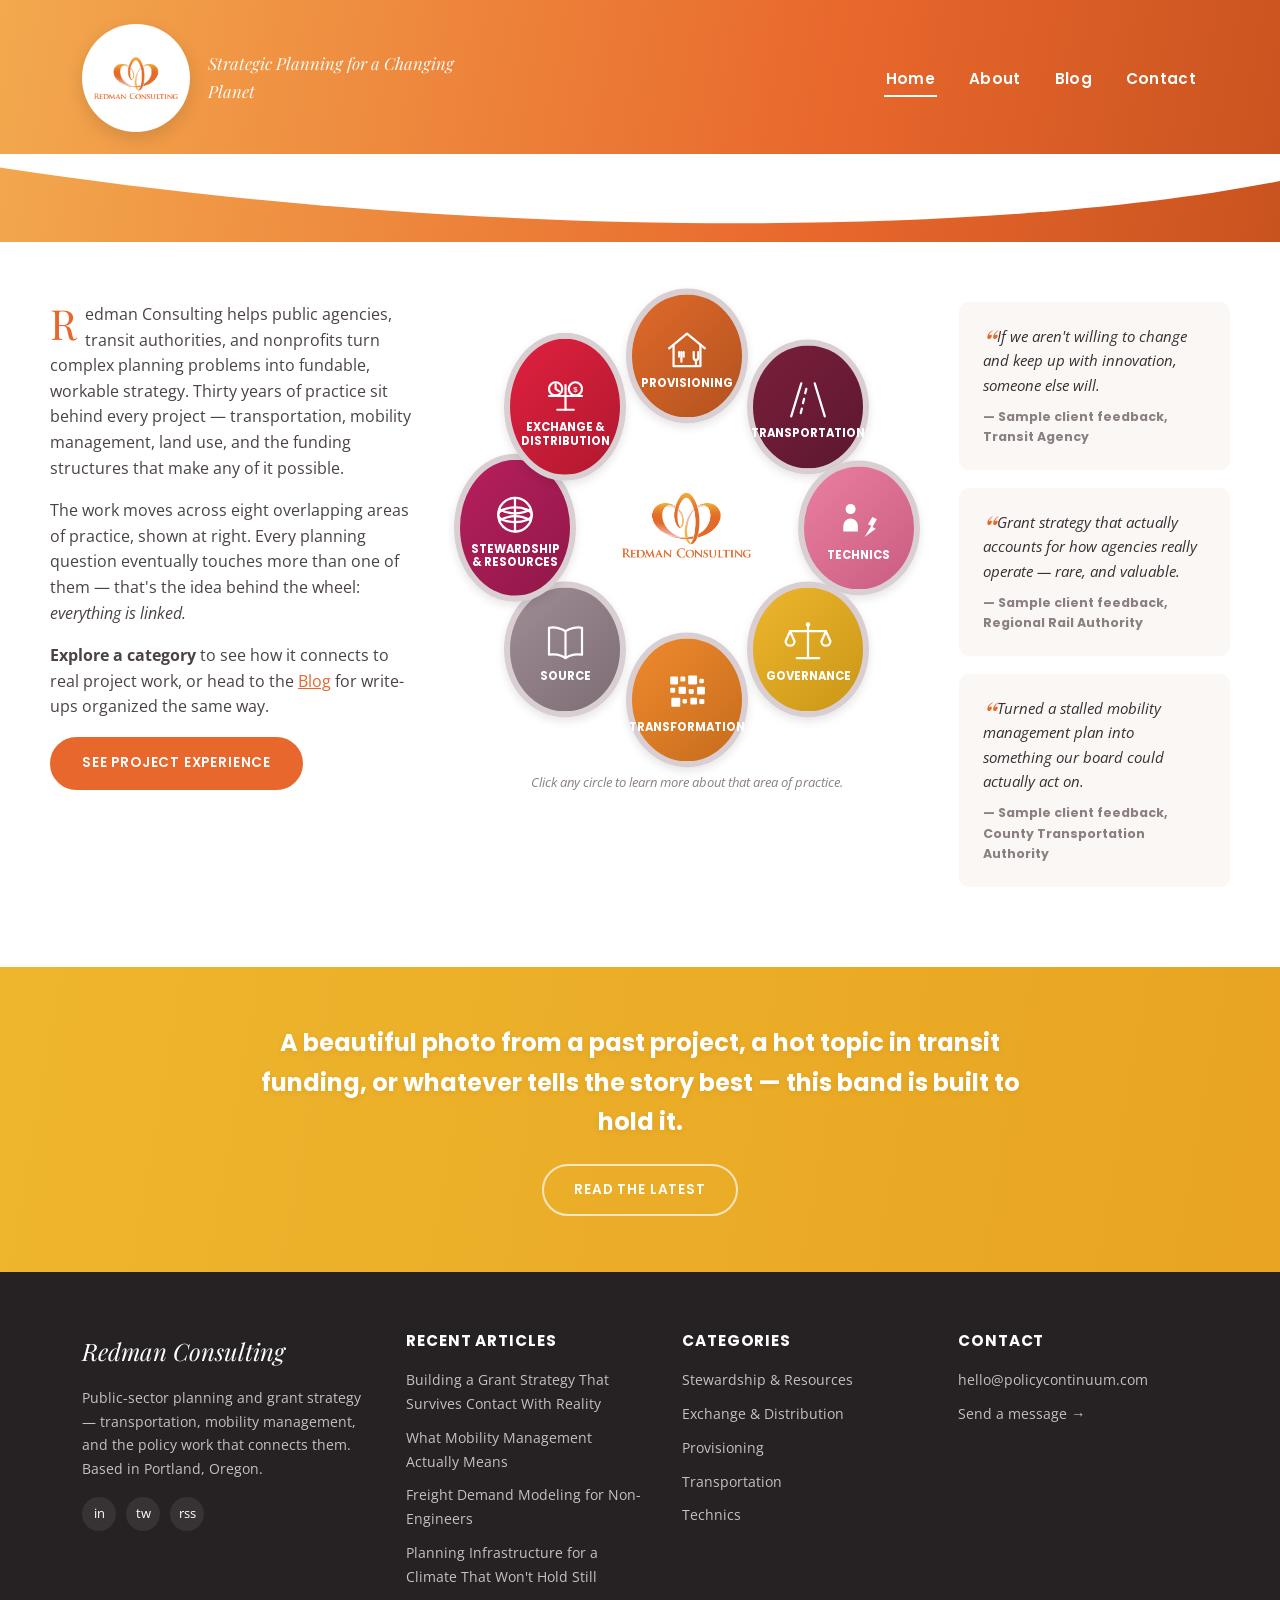
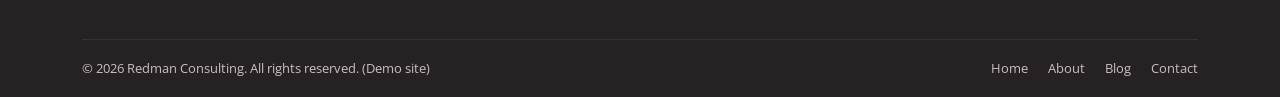
==== index.html @ f8725e9f "Add files via upload" ====
<!DOCTYPE html>
<html lang="en">
<head>
<meta charset="UTF-8" />
<meta name="viewport" content="width=device-width, initial-scale=1" />
<title>Redman Consulting — Strategic Planning for a Changing Planet</title>
<meta name="description" content="Redman Consulting: transportation and mobility planning, grant strategy, and public-policy consulting. Demo site." />
<link rel="preconnect" href="https://fonts.googleapis.com">
<link href="https://fonts.googleapis.com/css2?family=Open+Sans:wght@400;600;700&family=Playfair+Display:ital@1&family=Poppins:wght@600;700&display=swap" rel="stylesheet">
<link rel="stylesheet" href="style.css" />
</head>
<body>

<header class="site-header" id="site-header"></header>

<main>
  <section class="intro-section wrap">
    <div class="intro-grid">
      <div class="intro-copy">
        <p>Redman Consulting helps public agencies, transit authorities, and nonprofits turn complex planning problems into fundable, workable strategy. Thirty years of practice sit behind every project — transportation, mobility management, land use, and the funding structures that make any of it possible.</p>
        <p>The work moves across eight overlapping areas of practice, shown at right. Every planning question eventually touches more than one of them — that's the idea behind the wheel: <em>everything is linked.</em></p>
        <p><strong>Explore a category</strong> to see how it connects to real project work, or head to the <a href="blog.html" style="color:var(--rc-orange);text-decoration:underline">Blog</a> for write-ups organized the same way.</p>
        <a class="btn btn-solid" href="about.html">See Project Experience</a>
      </div>

      <div class="intro-wheel">
        <div class="wheel-wrap" id="wheel">
          <div class="wheel-center">
            <img src="logo.png" alt="Redman Consulting" />
          </div>
        </div>
        <p class="wheel-hint">Click any circle to learn more about that area of practice.</p>
      </div>

      <div class="intro-testimonials">
        <div class="testimonials">
          <div class="testimonial"><span class="quote-mark">&ldquo;</span>If we aren't willing to change and keep up with innovation, someone else will.<cite>— Sample client feedback, Transit Agency</cite></div>
          <div class="testimonial"><span class="quote-mark">&ldquo;</span>Grant strategy that actually accounts for how agencies really operate — rare, and valuable.<cite>— Sample client feedback, Regional Rail Authority</cite></div>
          <div class="testimonial"><span class="quote-mark">&ldquo;</span>Turned a stalled mobility management plan into something our board could actually act on.<cite>— Sample client feedback, County Transportation Authority</cite></div>
        </div>
      </div>
    </div>
  </section>

  <section class="cta-band">
    <div class="wrap">
      <p>A beautiful photo from a past project, a hot topic in transit funding, or whatever tells the story best — this band is built to hold it.</p>
      <a class="btn btn-ghost-white" href="blog.html">Read the Latest</a>
    </div>
  </section>
</main>

<footer class="site-footer" id="site-footer"></footer>

<div class="rc-popup-overlay" id="rcPopupOverlay"></div>

<script src="data.js"></script>
<script src="main.js"></script>
<script>
  renderHeader({ page: "index" });
  renderFooter();
  initWheel();
</script>
</body>
</html>
---- style.css ----
/* ==========================================================================
   Redman Consulting — demo site stylesheet
   Palette + type pulled from client mockups (rough_home, about, blog,
   article, info-popup, category-icons).
   ========================================================================== */

:root {
  --rc-orange-light: #f3a94e;
  --rc-orange: #e8672c;
  --rc-orange-dark: #c9531f;
  --rc-gold: #eeb62d;
  --rc-ink: #383032;
  --rc-body: #4a4245;
  --rc-muted: #8a7f82;
  --rc-paper: #ffffff;
  --rc-paper-alt: #faf7f5;
  --rc-footer: #262223;
  --rc-footer-text: #c8bfc1;
  --rc-card-mauve: #a99098;

  --c-stewardship: #b81f5c;
  --c-exchange: #e0213f;
  --c-provisioning: #df6a2a;
  --c-transportation: #7a1f3b;
  --c-technics: #ea7fa1;
  --c-governance: #eeb62d;
  --c-transformation: #ef8a2e;
  --c-source: #a08d95;

  --font-head: "Poppins", "Segoe UI", Arial, sans-serif;
  --font-serif: "Playfair Display", Georgia, serif;
  --font-body: "Open Sans", "Segoe UI", Arial, sans-serif;

  --wrap: 1180px;
}

* { box-sizing: border-box; }
html { scroll-behavior: smooth; }
body {
  margin: 0;
  font-family: var(--font-body);
  color: var(--rc-body);
  background: var(--rc-paper);
  line-height: 1.65;
  -webkit-font-smoothing: antialiased;
}
img { max-width: 100%; display: block; }
a { color: inherit; text-decoration: none; }
h1, h2, h3, h4 {
  font-family: var(--font-head);
  color: var(--rc-ink);
  font-weight: 700;
  line-height: 1.2;
  margin: 0 0 .5em;
}
p { margin: 0 0 1.1em; }
.wrap {
  max-width: var(--wrap);
  margin: 0 auto;
  padding: 0 32px;
}
.btn {
  display: inline-block;
  font-family: var(--font-head);
  font-weight: 600;
  font-size: .85rem;
  letter-spacing: .06em;
  text-transform: uppercase;
  padding: 13px 30px;
  border-radius: 999px;
  border: 2px solid currentColor;
  background: transparent;
  cursor: pointer;
  transition: transform .15s ease, background .15s ease, color .15s ease;
}
.btn:hover { transform: translateY(-2px); }
.btn-solid {
  background: var(--rc-orange);
  border-color: var(--rc-orange);
  color: #fff;
}
.btn-solid:hover { background: var(--rc-orange-dark); border-color: var(--rc-orange-dark); }
.btn-ghost-white {
  color: #fff;
  border-color: rgba(255,255,255,.7);
}
.btn-ghost-white:hover { background: rgba(255,255,255,.15); }

.eyebrow {
  font-family: var(--font-head);
  font-size: .78rem;
  font-weight: 700;
  letter-spacing: .14em;
  text-transform: uppercase;
}

/* ---------- Header ---------- */
.site-header {
  position: relative;
  background: linear-gradient(100deg, var(--rc-orange-light) 0%, var(--rc-orange) 65%, var(--rc-orange-dark) 100%);
  padding-bottom: 70px;
  overflow: hidden;
}
.header-bar {
  max-width: var(--wrap);
  margin: 0 auto;
  padding: 24px 32px 10px;
  display: flex;
  align-items: center;
  justify-content: space-between;
  gap: 24px;
}
.brand {
  display: flex;
  align-items: center;
  gap: 18px;
}
.brand-mark {
  background: #fff;
  border-radius: 50%;
  width: 108px;
  height: 108px;
  display: flex;
  align-items: center;
  justify-content: center;
  padding: 12px;
  box-shadow: 0 6px 18px rgba(0,0,0,.12);
  flex: none;
}
.brand-mark img { width: 100%; height: auto; }
.brand-tagline {
  font-family: var(--font-serif);
  font-style: italic;
  color: #fff;
  font-size: 1.05rem;
  opacity: .95;
  max-width: 260px;
}
.main-nav ul {
  list-style: none;
  display: flex;
  align-items: center;
  gap: 30px;
  margin: 0;
  padding: 0;
}
.main-nav a {
  color: #fff;
  font-family: var(--font-head);
  font-weight: 600;
  font-size: .95rem;
  letter-spacing: .02em;
  padding: 6px 2px;
  border-bottom: 2px solid transparent;
}
.main-nav a:hover, .main-nav a.active {
  border-bottom-color: #fff;
}
.nav-toggle {
  display: none;
  background: none;
  border: 2px solid #fff;
  border-radius: 8px;
  width: 44px;
  height: 40px;
  color: #fff;
  font-size: 1.3rem;
  cursor: pointer;
}
.header-wave {
  position: absolute;
  left: 0; right: 0; bottom: -2px;
  width: 100%;
  height: 90px;
  display: block;
}
.header-wave path { fill: var(--rc-paper); }
.page-head {
  padding-bottom: 40px;
}
.page-head .header-bar { padding-bottom: 30px; }
.page-title-band {
  max-width: var(--wrap);
  margin: 0 auto;
  padding: 4px 32px 30px;
}
.page-title-band h1 {
  color: #fff;
  font-size: 2.4rem;
  margin: 0;
}

/* ---------- Intro / two column ---------- */
.intro-section {
  padding: 60px 0 20px;
}
.intro-grid {
  display: grid;
  grid-template-columns: 1.05fr 1.3fr .78fr;
  gap: 46px;
  align-items: start;
}
.intro-copy p { font-size: .97rem; }
.intro-copy p:first-of-type::first-letter {
  font-family: var(--font-serif);
  font-size: 2.6rem;
  float: left;
  line-height: .8;
  padding: 4px 8px 0 0;
  color: var(--rc-orange);
}

/* ---------- Category wheel ---------- */
.wheel-wrap {
  position: relative;
  width: 100%;
  max-width: 480px;
  aspect-ratio: 1 / 1;
  margin: 0 auto;
}
.wheel-center {
  position: absolute;
  top: 50%; left: 50%;
  transform: translate(-50%, -50%);
  width: 42%;
  text-align: center;
  z-index: 2;
  pointer-events: none;
}
.wheel-center img { width: 68%; margin: 0 auto 6px; }
.wheel-center .wheel-title {
  font-family: var(--font-serif);
  font-style: italic;
  font-size: 1rem;
  color: var(--rc-ink);
  line-height: 1.15;
}
.wheel-node {
  position: absolute;
  width: 27%;
  aspect-ratio: 1/1;
  border-radius: 50%;
  border: 6px solid #d9cfd2;
  display: flex;
  flex-direction: column;
  align-items: center;
  justify-content: center;
  text-align: center;
  color: #fff;
  cursor: pointer;
  transform: translate(-50%, -50%);
  transition: transform .18s ease, box-shadow .18s ease;
  box-shadow: 0 4px 10px rgba(0,0,0,.1);
  padding: 6%;
}
.wheel-node:hover, .wheel-node:focus-visible {
  transform: translate(-50%, -50%) scale(1.08);
  box-shadow: 0 8px 20px rgba(0,0,0,.22);
  z-index: 3;
}
.wheel-node svg { width: 34%; margin-bottom: 6px; }
.wheel-node .node-label {
  font-family: var(--font-head);
  font-weight: 700;
  font-size: .72rem;
  line-height: 1.15;
  text-transform: uppercase;
}
.wheel-hint {
  text-align: center;
  font-size: .82rem;
  color: var(--rc-muted);
  font-style: italic;
  margin-top: 18px;
}

/* ---------- Info popup ---------- */
.rc-popup-overlay {
  position: fixed;
  inset: 0;
  background: rgba(40, 30, 32, .55);
  display: none;
  align-items: center;
  justify-content: center;
  z-index: 100;
  padding: 24px;
}
.rc-popup-overlay.open { display: flex; }
.rc-popup {
  background: #fff;
  width: 100%;
  max-width: 380px;
  border-radius: 16px;
  overflow: hidden;
  box-shadow: 0 24px 60px rgba(0,0,0,.35);
  position: relative;
  animation: rc-pop-in .18s ease;
}
@keyframes rc-pop-in {
  from { transform: scale(.92); opacity: 0; }
  to { transform: scale(1); opacity: 1; }
}
.rc-popup-head {
  padding: 26px 54px 34px 26px;
  position: relative;
}
.rc-popup-head h3 {
  color: #fff;
  font-size: 1.4rem;
  margin: 0;
}
.rc-popup-close {
  position: absolute;
  top: 14px; right: 16px;
  background: rgba(255,255,255,.25);
  border: none;
  color: #fff;
  width: 30px; height: 30px;
  border-radius: 50%;
  font-size: 1rem;
  cursor: pointer;
  line-height: 1;
}
.rc-popup-close:hover { background: rgba(255,255,255,.4); }
.rc-popup-wave {
  position: absolute;
  left: 0; right: 0; bottom: -1px;
  width: 100%; height: 34px;
}
.rc-popup-wave path { fill: #fff; }
.rc-popup-body {
  padding: 4px 26px 40px;
  text-align: center;
}
.rc-popup-body .tagline {
  font-weight: 700;
  color: var(--rc-ink);
  font-size: .95rem;
  margin-bottom: 10px;
}
.rc-popup-body p { font-size: .9rem; color: var(--rc-body); margin-bottom: 18px; }
.rc-popup-icon {
  width: 66px; height: 66px;
  border-radius: 50%;
  border: 5px solid #fff;
  box-shadow: 0 4px 12px rgba(0,0,0,.18);
  display: flex;
  align-items: center;
  justify-content: center;
  margin: -54px auto 18px;
  position: relative;
  z-index: 2;
}
.rc-popup-icon svg { width: 55%; }
.rc-popup-body .btn { font-size: .78rem; padding: 10px 24px; }

/* ---------- Testimonials ---------- */
.testimonials { display: flex; flex-direction: column; gap: 18px; }
.testimonial {
  background: var(--rc-paper-alt);
  border-radius: 10px;
  padding: 22px 24px;
  position: relative;
  font-style: italic;
  font-size: .92rem;
  color: var(--rc-ink);
}
.testimonial .quote-mark {
  font-family: var(--font-serif);
  font-size: 2.2rem;
  color: var(--rc-orange);
  line-height: 0;
  position: relative;
  top: 14px;
}
.testimonial cite {
  display: block;
  font-style: normal;
  font-family: var(--font-head);
  font-weight: 700;
  font-size: .78rem;
  color: var(--rc-muted);
  margin-top: 10px;
}

/* ---------- CTA band ---------- */
.cta-band {
  background: linear-gradient(100deg, var(--rc-gold), #e8a422);
  padding: 56px 0;
  margin-top: 60px;
  text-align: center;
}
.cta-band p {
  font-family: var(--font-head);
  font-weight: 700;
  font-size: 1.5rem;
  color: #fff;
  max-width: 780px;
  margin: 0 auto 22px;
  text-shadow: 0 2px 6px rgba(0,0,0,.08);
}

/* ---------- Footer ---------- */
.site-footer {
  background: var(--rc-footer);
  color: var(--rc-footer-text);
  padding: 60px 0 0;
  font-size: .9rem;
}
.footer-grid {
  display: grid;
  grid-template-columns: 1.2fr 1fr 1fr 1fr;
  gap: 36px;
  padding-bottom: 40px;
}
.footer-grid h4 {
  color: #fff;
  font-size: .95rem;
  text-transform: uppercase;
  letter-spacing: .06em;
  margin-bottom: 18px;
}
.footer-logo {
  font-family: var(--font-serif);
  font-style: italic;
  color: #fff;
  font-size: 1.5rem;
  margin-bottom: 14px;
}
.footer-grid ul { list-style: none; margin: 0; padding: 0; }
.footer-grid li { margin-bottom: 10px; }
.footer-grid a:hover { color: #fff; }
.footer-news li { display: flex; gap: 8px; align-items: baseline; }
.social-row { display: flex; gap: 10px; margin-top: 16px; flex-wrap: wrap; }
.social-row a {
  width: 34px; height: 34px;
  border-radius: 50%;
  background: rgba(255,255,255,.08);
  display: flex; align-items: center; justify-content: center;
  font-size: .8rem;
  color: #fff;
}
.social-row a:hover { background: var(--rc-orange); }
.footer-bottom {
  border-top: 1px solid rgba(255,255,255,.08);
  padding: 18px 0;
  display: flex;
  justify-content: space-between;
  flex-wrap: wrap;
  gap: 10px;
  font-size: .8rem;
}
.footer-bottom nav { display: flex; gap: 20px; }

/* ---------- Blog landing grid ---------- */
.category-grid {
  display: grid;
  grid-template-columns: repeat(4, 1fr);
  gap: 26px;
  padding: 50px 0 70px;
}
.category-card {
  background: var(--rc-card-mauve);
  border-radius: 4px;
  overflow: hidden;
  color: #fff;
  min-height: 230px;
  display: flex;
  flex-direction: column;
  position: relative;
  box-shadow: 0 6px 16px rgba(0,0,0,.12);
  transition: transform .18s ease, box-shadow .18s ease;
}
.category-card:hover {
  transform: translateY(-6px);
  box-shadow: 0 14px 26px rgba(0,0,0,.18);
}
.category-card h3 {
  color: #fff;
  font-size: 1.25rem;
  text-align: center;
  padding: 26px 18px 14px;
  margin: 0;
}
.category-card .card-fade {
  flex: 1;
  display: flex;
  align-items: flex-end;
  justify-content: center;
  position: relative;
}
.category-card .card-wave {
  position: absolute;
  left: 0; right: 0; top: 0;
  width: 100%; height: 26px;
}
.category-card .card-wave path { fill: #fff; }
.category-card .card-icon {
  width: 56px; height: 56px;
  border-radius: 50%;
  border: 5px solid #fff;
  display: flex; align-items: center; justify-content: center;
  margin-bottom: -30px;
  box-shadow: 0 4px 10px rgba(0,0,0,.18);
}
.category-card .card-icon svg { width: 55%; }
.category-card .card-spacer { height: 46px; }

/* ---------- Category / article listing page ---------- */
.category-page {
  display: grid;
  grid-template-columns: 1fr 320px;
}
.category-main {
  padding: 50px 40px 70px 0;
}
.category-main h1 { font-size: 2.1rem; margin-bottom: 30px; }
.article-cards {
  display: grid;
  grid-template-columns: repeat(3, 1fr);
  gap: 22px;
}
.article-card {
  background: #fff;
  border: 1px solid #eee;
  border-radius: 6px;
  overflow: hidden;
  box-shadow: 0 4px 12px rgba(0,0,0,.06);
  display: flex;
  flex-direction: column;
}
.article-card .ac-head {
  padding: 18px 20px;
  color: #fff;
  font-family: var(--font-head);
  font-weight: 700;
  font-size: 1.02rem;
  line-height: 1.25;
}
.article-card .ac-body {
  padding: 16px 20px 20px;
  font-size: .85rem;
  flex: 1;
  display: flex;
  flex-direction: column;
}
.article-card .ac-body p { flex: 1; font-size: .85rem; }
.article-card .ac-date { font-size: .74rem; color: var(--rc-muted); margin-bottom: 8px; }
.article-card .read-more {
  align-self: flex-start;
  font-family: var(--font-head);
  font-weight: 700;
  font-size: .74rem;
  letter-spacing: .08em;
  text-transform: uppercase;
  margin-top: 10px;
}
.category-side {
  padding: 50px 0 70px 40px;
  border-left: 1px solid #eee;
}
.side-block { margin-bottom: 36px; }
.side-block h4 {
  font-size: .82rem;
  letter-spacing: .1em;
  text-transform: uppercase;
  color: var(--rc-muted);
  margin-bottom: 14px;
}
.side-block ul { list-style: none; margin: 0; padding: 0; }
.side-block li { margin-bottom: 4px; }
.side-block li a {
  display: block;
  padding: 9px 12px;
  border-radius: 4px;
  font-size: .9rem;
}
.side-block li a:hover { background: var(--rc-paper-alt); }
.side-block li a.current {
  background: var(--rc-paper-alt);
  font-weight: 700;
}
.side-block.recent li a { padding: 6px 0; }
.side-block.recent li a:hover { background: none; text-decoration: underline; }

/* ---------- Article page ---------- */
.article-page { display: grid; grid-template-columns: 1fr 320px; }
.article-body { padding: 50px 40px 70px 0; }
.article-body .kicker {
  font-family: var(--font-head);
  font-weight: 700;
  font-size: .82rem;
  letter-spacing: .08em;
  text-transform: uppercase;
  margin-bottom: 6px;
}
.article-body h1 { font-size: 1.8rem; margin-bottom: 22px; }
.tabs { display: flex; gap: 4px; margin-bottom: 26px; }
.tab-btn {
  font-family: var(--font-head);
  font-weight: 700;
  font-size: .82rem;
  letter-spacing: .06em;
  text-transform: uppercase;
  border: none;
  padding: 14px 26px;
  cursor: pointer;
  color: #fff;
  opacity: .55;
}
.tab-btn.active { opacity: 1; }
.tab-panel { display: none; }
.tab-panel.active { display: block; }
.article-figure { border-radius: 6px; overflow: hidden; margin-bottom: 22px; }
.article-figure img { width: 100%; }

/* ---------- About page ---------- */
.about-page { display: grid; grid-template-columns: 1fr 300px; gap: 50px; padding: 55px 0 70px; }
.about-main h1 { color: var(--rc-orange); font-size: 2.1rem; margin-bottom: 2px; }
.about-main .download-link {
  display: inline-block;
  font-style: italic;
  font-weight: 700;
  margin-bottom: 26px;
  border-bottom: 1px solid currentColor;
}
.about-main h2 {
  color: var(--rc-orange);
  font-size: 1.3rem;
  margin-top: 30px;
}
.about-main h3 { font-size: 1.05rem; margin-bottom: 2px; }
.about-main .role { font-style: italic; margin-bottom: 14px; }
.about-main .job {
  font-weight: 700;
  margin-top: 20px;
  margin-bottom: 2px;
}
.about-main .sub-role { font-weight: 700; margin-bottom: 8px; }
.credentials-box {
  background: var(--rc-muted);
  background: #8a7f82;
  color: #fff;
  padding: 30px 26px;
  border-radius: 6px;
  height: fit-content;
}
.credentials-box h4 { color: #fff; font-size: 1.3rem; margin-bottom: 20px; }
.cred-item { margin-bottom: 16px; }
.cred-item .school { font-weight: 700; }
.cred-item .degree { font-style: italic; opacity: .92; }
.cred-item .field { opacity: .92; font-size: .92rem; }

/* ---------- Contact page ---------- */
.contact-page { padding: 55px 0 70px; max-width: 640px; }
.contact-page h1 { color: var(--rc-orange); }
.form-row { margin-bottom: 18px; }
.form-row label {
  display: block;
  font-family: var(--font-head);
  font-weight: 700;
  font-size: .82rem;
  letter-spacing: .04em;
  text-transform: uppercase;
  margin-bottom: 6px;
  color: var(--rc-ink);
}
.form-row input, .form-row textarea {
  width: 100%;
  padding: 12px 14px;
  border: 1px solid #ddd;
  border-radius: 6px;
  font-family: var(--font-body);
  font-size: .95rem;
}
.form-row textarea { min-height: 140px; resize: vertical; }
.form-note {
  font-size: .82rem;
  color: var(--rc-muted);
  margin-top: -6px;
  margin-bottom: 26px;
}

/* ---------- Responsive ---------- */
@media (max-width: 980px) {
  .intro-grid { grid-template-columns: 1fr; }
  .category-grid { grid-template-columns: repeat(2, 1fr); }
  .category-page, .article-page { grid-template-columns: 1fr; }
  .category-side, .article-page .category-side { border-left: none; border-top: 1px solid #eee; padding-left: 0; }
  .about-page { grid-template-columns: 1fr; }
  .article-cards { grid-template-columns: repeat(2, 1fr); }
}
@media (max-width: 760px) {
  .main-nav { display: none; }
  .main-nav.open {
    display: block;
    position: absolute;
    top: 100%; left: 0; right: 0;
    background: var(--rc-orange-dark);
    padding: 10px 32px 24px;
  }
  .main-nav.open ul { flex-direction: column; align-items: flex-start; gap: 14px; }
  .nav-toggle { display: block; }
  .header-bar { flex-wrap: wrap; }
  .brand-tagline { display: none; }
  .category-grid { grid-template-columns: 1fr; }
  .article-cards { grid-template-columns: 1fr; }
  .footer-grid { grid-template-columns: 1fr 1fr; }
  .page-title-band h1 { font-size: 1.8rem; }
}
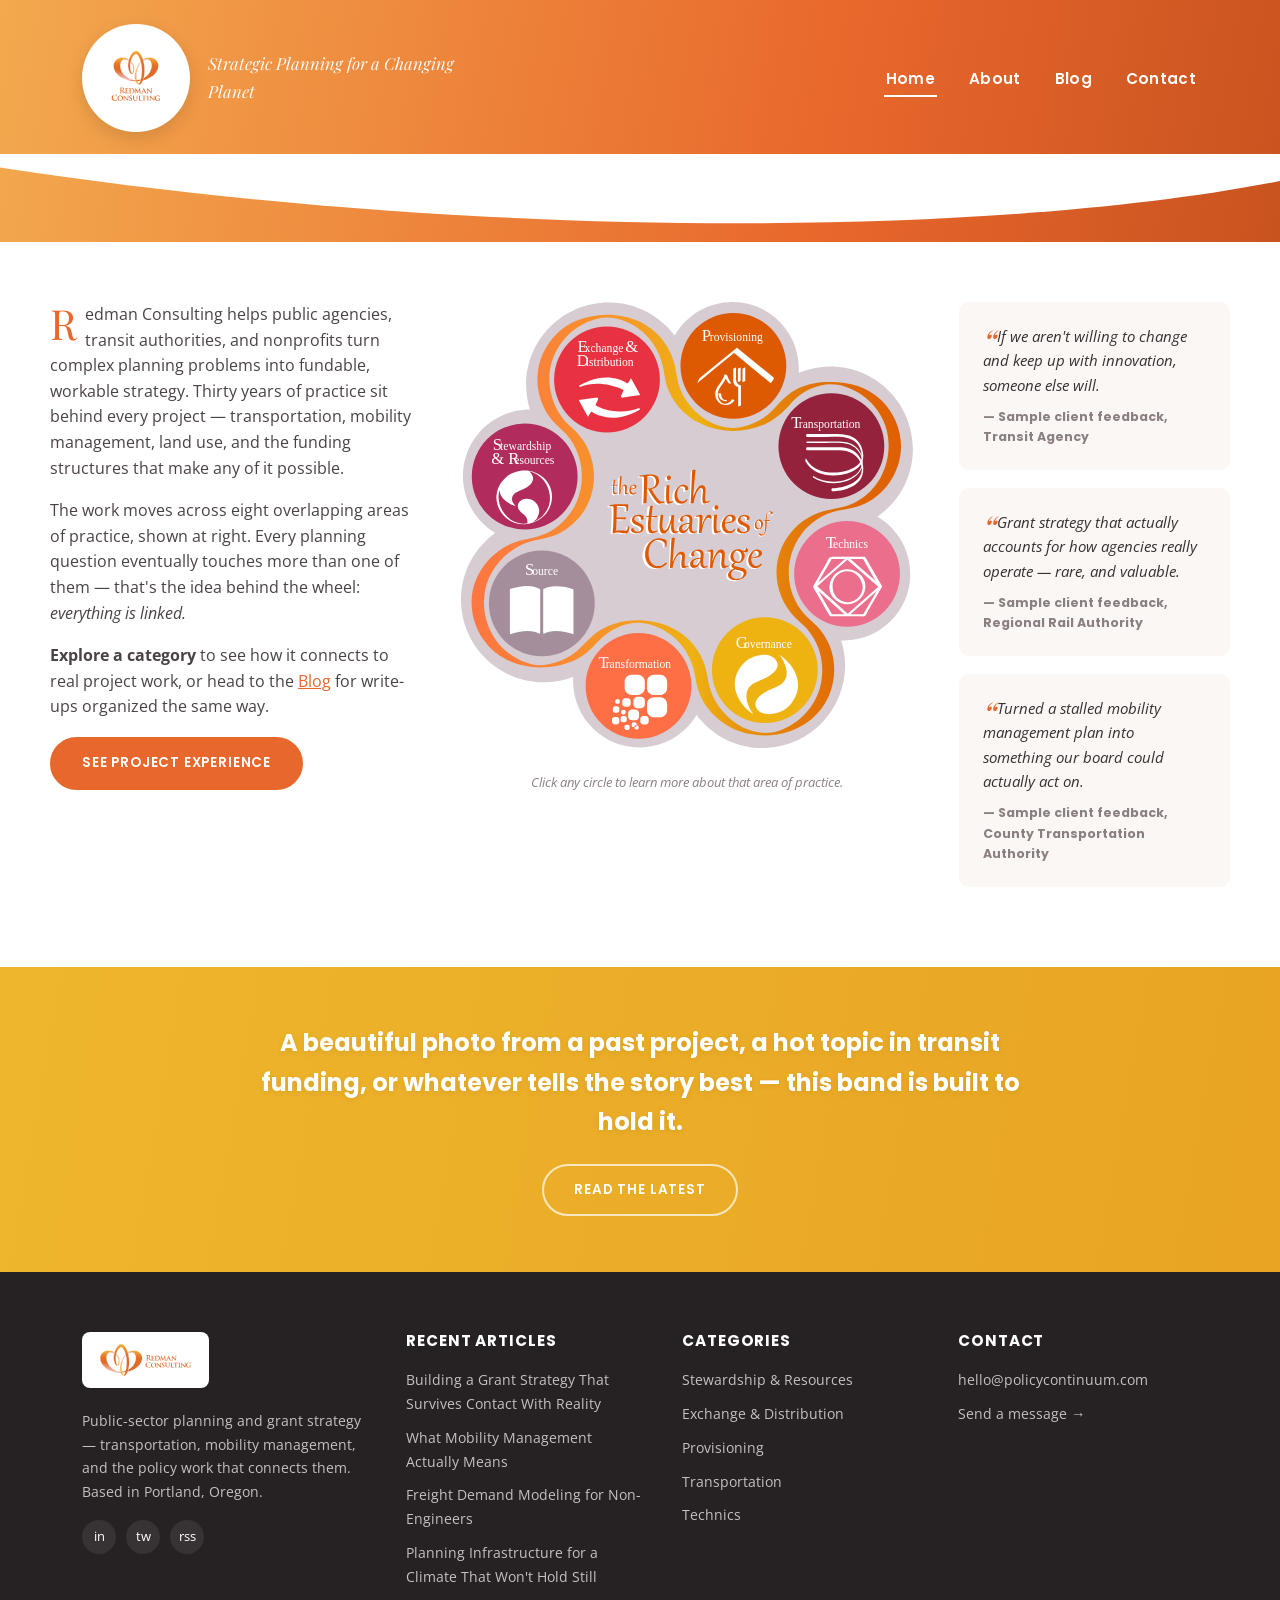
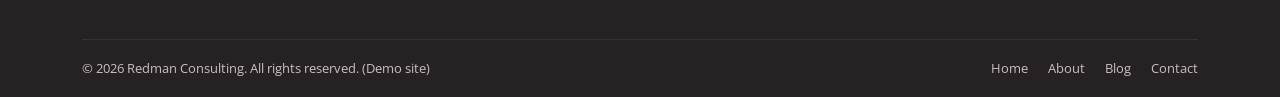
==== commit 090df423: "Add files via upload" ====
--- a/index.html
+++ b/index.html
@@ -7,7 +7,7 @@
 <meta name="description" content="Redman Consulting: transportation and mobility planning, grant strategy, and public-policy consulting. Demo site." />
 <link rel="preconnect" href="https://fonts.googleapis.com">
 <link href="https://fonts.googleapis.com/css2?family=Open+Sans:wght@400;600;700&family=Playfair+Display:ital@1&family=Poppins:wght@600;700&display=swap" rel="stylesheet">
-<link rel="stylesheet" href="style.css" />
+<link rel="stylesheet" href="css/style.css" />
 </head>
 <body>
 
@@ -24,11 +24,7 @@
       </div>
 
       <div class="intro-wheel">
-        <div class="wheel-wrap" id="wheel">
-          <div class="wheel-center">
-            <img src="logo.png" alt="Redman Consulting" />
-          </div>
-        </div>
+        <div class="wheel-wrap" id="wheel"></div>
         <p class="wheel-hint">Click any circle to learn more about that area of practice.</p>
       </div>
 
@@ -54,8 +50,8 @@
 
 <div class="rc-popup-overlay" id="rcPopupOverlay"></div>
 
-<script src="data.js"></script>
-<script src="main.js"></script>
+<script src="js/data.js"></script>
+<script src="js/main.js"></script>
 <script>
   renderHeader({ page: "index" });
   renderFooter();
--- a/css/style.css
+++ b/css/style.css
@@ -0,0 +1,680 @@
+/* ==========================================================================
+   Redman Consulting — demo site stylesheet
+   Palette + type pulled from client mockups (rough_home, about, blog,
+   article, info-popup, category-icons).
+   ========================================================================== */
+
+:root {
+  --rc-orange-light: #f3a94e;
+  --rc-orange: #e8672c;
+  --rc-orange-dark: #c9531f;
+  --rc-gold: #eeb62d;
+  --rc-ink: #383032;
+  --rc-body: #4a4245;
+  --rc-muted: #8a7f82;
+  --rc-paper: #ffffff;
+  --rc-paper-alt: #faf7f5;
+  --rc-footer: #262223;
+  --rc-footer-text: #c8bfc1;
+  --rc-card-mauve: #a99098;
+
+  --c-stewardship: #b81f5c;
+  --c-exchange: #e0213f;
+  --c-provisioning: #df6a2a;
+  --c-transportation: #7a1f3b;
+  --c-technics: #ea7fa1;
+  --c-governance: #eeb62d;
+  --c-transformation: #ef8a2e;
+  --c-source: #a08d95;
+
+  --font-head: "Poppins", "Segoe UI", Arial, sans-serif;
+  --font-serif: "Playfair Display", Georgia, serif;
+  --font-body: "Open Sans", "Segoe UI", Arial, sans-serif;
+
+  --wrap: 1180px;
+}
+
+* { box-sizing: border-box; }
+html { scroll-behavior: smooth; }
+body {
+  margin: 0;
+  font-family: var(--font-body);
+  color: var(--rc-body);
+  background: var(--rc-paper);
+  line-height: 1.65;
+  -webkit-font-smoothing: antialiased;
+}
+img { max-width: 100%; display: block; }
+a { color: inherit; text-decoration: none; }
+h1, h2, h3, h4 {
+  font-family: var(--font-head);
+  color: var(--rc-ink);
+  font-weight: 700;
+  line-height: 1.2;
+  margin: 0 0 .5em;
+}
+p { margin: 0 0 1.1em; }
+.wrap {
+  max-width: var(--wrap);
+  margin: 0 auto;
+  padding: 0 32px;
+}
+.btn {
+  display: inline-block;
+  font-family: var(--font-head);
+  font-weight: 600;
+  font-size: .85rem;
+  letter-spacing: .06em;
+  text-transform: uppercase;
+  padding: 13px 30px;
+  border-radius: 999px;
+  border: 2px solid currentColor;
+  background: transparent;
+  cursor: pointer;
+  transition: transform .15s ease, background .15s ease, color .15s ease;
+}
+.btn:hover { transform: translateY(-2px); }
+.btn-solid {
+  background: var(--rc-orange);
+  border-color: var(--rc-orange);
+  color: #fff;
+}
+.btn-solid:hover { background: var(--rc-orange-dark); border-color: var(--rc-orange-dark); }
+.btn-ghost-white {
+  color: #fff;
+  border-color: rgba(255,255,255,.7);
+}
+.btn-ghost-white:hover { background: rgba(255,255,255,.15); }
+
+.eyebrow {
+  font-family: var(--font-head);
+  font-size: .78rem;
+  font-weight: 700;
+  letter-spacing: .14em;
+  text-transform: uppercase;
+}
+
+/* ---------- Header ---------- */
+.site-header {
+  position: relative;
+  background: linear-gradient(100deg, var(--rc-orange-light) 0%, var(--rc-orange) 65%, var(--rc-orange-dark) 100%);
+  padding-bottom: 70px;
+  overflow: hidden;
+}
+.header-bar {
+  max-width: var(--wrap);
+  margin: 0 auto;
+  padding: 24px 32px 10px;
+  display: flex;
+  align-items: center;
+  justify-content: space-between;
+  gap: 24px;
+}
+.brand {
+  display: flex;
+  align-items: center;
+  gap: 18px;
+}
+.brand-mark {
+  background: #fff;
+  border-radius: 50%;
+  width: 108px;
+  height: 108px;
+  display: flex;
+  align-items: center;
+  justify-content: center;
+  padding: 12px;
+  box-shadow: 0 6px 18px rgba(0,0,0,.12);
+  flex: none;
+}
+.brand-mark img { width: 100%; height: auto; }
+.brand-tagline {
+  font-family: var(--font-serif);
+  font-style: italic;
+  color: #fff;
+  font-size: 1.05rem;
+  opacity: .95;
+  max-width: 260px;
+}
+.main-nav ul {
+  list-style: none;
+  display: flex;
+  align-items: center;
+  gap: 30px;
+  margin: 0;
+  padding: 0;
+}
+.main-nav a {
+  color: #fff;
+  font-family: var(--font-head);
+  font-weight: 600;
+  font-size: .95rem;
+  letter-spacing: .02em;
+  padding: 6px 2px;
+  border-bottom: 2px solid transparent;
+}
+.main-nav a:hover, .main-nav a.active {
+  border-bottom-color: #fff;
+}
+.nav-toggle {
+  display: none;
+  background: none;
+  border: 2px solid #fff;
+  border-radius: 8px;
+  width: 44px;
+  height: 40px;
+  color: #fff;
+  font-size: 1.3rem;
+  cursor: pointer;
+}
+.header-wave {
+  position: absolute;
+  left: 0; right: 0; bottom: -2px;
+  width: 100%;
+  height: 90px;
+  display: block;
+}
+.header-wave path { fill: var(--rc-paper); }
+.page-head {
+  padding-bottom: 40px;
+}
+.page-head .header-bar { padding-bottom: 30px; }
+.page-title-band {
+  max-width: var(--wrap);
+  margin: 0 auto;
+  padding: 4px 32px 30px;
+}
+.page-title-band h1 {
+  color: #fff;
+  font-size: 2.4rem;
+  margin: 0;
+}
+
+/* ---------- Intro / two column ---------- */
+.intro-section {
+  padding: 60px 0 20px;
+}
+.intro-grid {
+  display: grid;
+  grid-template-columns: 1.05fr 1.3fr .78fr;
+  gap: 46px;
+  align-items: start;
+}
+.intro-copy p { font-size: .97rem; }
+.intro-copy p:first-of-type::first-letter {
+  font-family: var(--font-serif);
+  font-size: 2.6rem;
+  float: left;
+  line-height: .8;
+  padding: 4px 8px 0 0;
+  color: var(--rc-orange);
+}
+
+/* ---------- Category wheel ---------- */
+.wheel-wrap {
+  position: relative;
+  width: 100%;
+  max-width: 480px;
+  aspect-ratio: 1 / 1;
+  margin: 0 auto;
+}
+.wheel-wrap svg#rc-infographic {
+  display: block;
+  width: 100%;
+  height: auto;
+}
+.wheel-wrap .wheel-hotspot {
+  cursor: pointer;
+  transform-box: fill-box;
+  transform-origin: center;
+  transition: transform .18s ease, filter .18s ease;
+  outline: none;
+}
+.wheel-wrap .wheel-hotspot:hover,
+.wheel-wrap .wheel-hotspot:focus-visible {
+  transform: scale(1.06);
+  filter: drop-shadow(0 6px 14px rgba(0,0,0,.28));
+}
+.wheel-hint {
+  text-align: center;
+  font-size: .82rem;
+  color: var(--rc-muted);
+  font-style: italic;
+  margin-top: 18px;
+}
+
+/* ---------- Info popup ---------- */
+.rc-popup-overlay {
+  position: fixed;
+  inset: 0;
+  background: rgba(40, 30, 32, .55);
+  display: none;
+  align-items: center;
+  justify-content: center;
+  z-index: 100;
+  padding: 24px;
+}
+.rc-popup-overlay.open { display: flex; }
+.rc-popup {
+  background: #fff;
+  width: 100%;
+  max-width: 380px;
+  border-radius: 16px;
+  overflow: hidden;
+  box-shadow: 0 24px 60px rgba(0,0,0,.35);
+  position: relative;
+  animation: rc-pop-in .18s ease;
+}
+@keyframes rc-pop-in {
+  from { transform: scale(.92); opacity: 0; }
+  to { transform: scale(1); opacity: 1; }
+}
+.rc-popup-head {
+  padding: 26px 54px 34px 26px;
+  position: relative;
+}
+.rc-popup-head h3 {
+  color: #fff;
+  font-size: 1.4rem;
+  margin: 0;
+}
+.rc-popup-close {
+  position: absolute;
+  top: 14px; right: 16px;
+  background: rgba(255,255,255,.25);
+  border: none;
+  color: #fff;
+  width: 30px; height: 30px;
+  border-radius: 50%;
+  font-size: 1rem;
+  cursor: pointer;
+  line-height: 1;
+}
+.rc-popup-close:hover { background: rgba(255,255,255,.4); }
+.rc-popup-wave {
+  position: absolute;
+  left: 0; right: 0; bottom: -1px;
+  width: 100%; height: 34px;
+}
+.rc-popup-wave path { fill: #fff; }
+.rc-popup-body {
+  padding: 4px 26px 40px;
+  text-align: center;
+}
+.rc-popup-body .tagline {
+  font-weight: 700;
+  color: var(--rc-ink);
+  font-size: .95rem;
+  margin-bottom: 10px;
+}
+.rc-popup-body p { font-size: .9rem; color: var(--rc-body); margin-bottom: 18px; }
+.rc-popup-icon {
+  width: 66px; height: 66px;
+  border-radius: 50%;
+  border: 5px solid #fff;
+  box-shadow: 0 4px 12px rgba(0,0,0,.18);
+  display: flex;
+  align-items: center;
+  justify-content: center;
+  margin: -54px auto 18px;
+  position: relative;
+  z-index: 2;
+}
+.rc-popup-icon img { width: 100%; height: 100%; display: block; border-radius: 50%; }
+.rc-popup-body .btn { font-size: .78rem; padding: 10px 24px; }
+
+/* ---------- Testimonials ---------- */
+.testimonials { display: flex; flex-direction: column; gap: 18px; }
+.testimonial {
+  background: var(--rc-paper-alt);
+  border-radius: 10px;
+  padding: 22px 24px;
+  position: relative;
+  font-style: italic;
+  font-size: .92rem;
+  color: var(--rc-ink);
+}
+.testimonial .quote-mark {
+  font-family: var(--font-serif);
+  font-size: 2.2rem;
+  color: var(--rc-orange);
+  line-height: 0;
+  position: relative;
+  top: 14px;
+}
+.testimonial cite {
+  display: block;
+  font-style: normal;
+  font-family: var(--font-head);
+  font-weight: 700;
+  font-size: .78rem;
+  color: var(--rc-muted);
+  margin-top: 10px;
+}
+
+/* ---------- CTA band ---------- */
+.cta-band {
+  background: linear-gradient(100deg, var(--rc-gold), #e8a422);
+  padding: 56px 0;
+  margin-top: 60px;
+  text-align: center;
+}
+.cta-band p {
+  font-family: var(--font-head);
+  font-weight: 700;
+  font-size: 1.5rem;
+  color: #fff;
+  max-width: 780px;
+  margin: 0 auto 22px;
+  text-shadow: 0 2px 6px rgba(0,0,0,.08);
+}
+
+/* ---------- Footer ---------- */
+.site-footer {
+  background: var(--rc-footer);
+  color: var(--rc-footer-text);
+  padding: 60px 0 0;
+  font-size: .9rem;
+}
+.footer-grid {
+  display: grid;
+  grid-template-columns: 1.2fr 1fr 1fr 1fr;
+  gap: 36px;
+  padding-bottom: 40px;
+}
+.footer-grid h4 {
+  color: #fff;
+  font-size: .95rem;
+  text-transform: uppercase;
+  letter-spacing: .06em;
+  margin-bottom: 18px;
+}
+.footer-logo {
+  background: #fff;
+  border-radius: 8px;
+  display: inline-block;
+  padding: 12px 18px;
+  margin-bottom: 14px;
+}
+.footer-logo img { display: block; height: 32px; width: auto; }
+.footer-grid ul { list-style: none; margin: 0; padding: 0; }
+.footer-grid li { margin-bottom: 10px; }
+.footer-grid a:hover { color: #fff; }
+.footer-news li { display: flex; gap: 8px; align-items: baseline; }
+.social-row { display: flex; gap: 10px; margin-top: 16px; flex-wrap: wrap; }
+.social-row a {
+  width: 34px; height: 34px;
+  border-radius: 50%;
+  background: rgba(255,255,255,.08);
+  display: flex; align-items: center; justify-content: center;
+  font-size: .8rem;
+  color: #fff;
+}
+.social-row a:hover { background: var(--rc-orange); }
+.footer-bottom {
+  border-top: 1px solid rgba(255,255,255,.08);
+  padding: 18px 0;
+  display: flex;
+  justify-content: space-between;
+  flex-wrap: wrap;
+  gap: 10px;
+  font-size: .8rem;
+}
+.footer-bottom nav { display: flex; gap: 20px; }
+
+/* ---------- Blog landing grid ---------- */
+.category-grid {
+  display: grid;
+  grid-template-columns: repeat(4, 1fr);
+  gap: 26px;
+  padding: 50px 0 70px;
+}
+.category-card {
+  background: var(--rc-card-mauve);
+  border-radius: 4px;
+  overflow: hidden;
+  color: #fff;
+  min-height: 230px;
+  display: flex;
+  flex-direction: column;
+  position: relative;
+  box-shadow: 0 6px 16px rgba(0,0,0,.12);
+  transition: transform .18s ease, box-shadow .18s ease;
+}
+.category-card:hover {
+  transform: translateY(-6px);
+  box-shadow: 0 14px 26px rgba(0,0,0,.18);
+}
+.category-card h3 {
+  color: #fff;
+  font-size: 1.25rem;
+  text-align: center;
+  padding: 26px 18px 14px;
+  margin: 0;
+}
+.category-card .card-fade {
+  flex: 1;
+  display: flex;
+  align-items: flex-end;
+  justify-content: center;
+  position: relative;
+}
+.category-card .card-wave {
+  position: absolute;
+  left: 0; right: 0; top: 0;
+  width: 100%; height: 26px;
+}
+.category-card .card-wave path { fill: #fff; }
+.category-card .card-icon {
+  width: 56px; height: 56px;
+  border-radius: 50%;
+  border: 5px solid #fff;
+  display: flex; align-items: center; justify-content: center;
+  margin-bottom: -30px;
+  box-shadow: 0 4px 10px rgba(0,0,0,.18);
+}
+.category-card .card-icon img { width: 100%; height: 100%; display: block; border-radius: 50%; }
+.category-card .card-spacer { height: 46px; }
+
+/* ---------- Category / article listing page ---------- */
+.category-page {
+  display: grid;
+  grid-template-columns: 1fr 320px;
+}
+.category-main {
+  padding: 50px 40px 70px 0;
+}
+.category-main h1 { font-size: 2.1rem; margin-bottom: 30px; }
+.article-cards {
+  display: grid;
+  grid-template-columns: repeat(3, 1fr);
+  gap: 22px;
+}
+.article-card {
+  background: #fff;
+  border: 1px solid #eee;
+  border-radius: 6px;
+  overflow: hidden;
+  box-shadow: 0 4px 12px rgba(0,0,0,.06);
+  display: flex;
+  flex-direction: column;
+}
+.article-card .ac-head {
+  padding: 18px 20px;
+  color: #fff;
+  font-family: var(--font-head);
+  font-weight: 700;
+  font-size: 1.02rem;
+  line-height: 1.25;
+}
+.article-card .ac-body {
+  padding: 16px 20px 20px;
+  font-size: .85rem;
+  flex: 1;
+  display: flex;
+  flex-direction: column;
+}
+.article-card .ac-body p { flex: 1; font-size: .85rem; }
+.article-card .ac-date { font-size: .74rem; color: var(--rc-muted); margin-bottom: 8px; }
+.article-card .read-more {
+  align-self: flex-start;
+  font-family: var(--font-head);
+  font-weight: 700;
+  font-size: .74rem;
+  letter-spacing: .08em;
+  text-transform: uppercase;
+  margin-top: 10px;
+}
+.category-side {
+  padding: 50px 0 70px 40px;
+  border-left: 1px solid #eee;
+}
+.side-block { margin-bottom: 36px; }
+.side-block h4 {
+  font-size: .82rem;
+  letter-spacing: .1em;
+  text-transform: uppercase;
+  color: var(--rc-muted);
+  margin-bottom: 14px;
+}
+.side-block ul { list-style: none; margin: 0; padding: 0; }
+.side-block li { margin-bottom: 4px; }
+.side-block li a {
+  display: block;
+  padding: 9px 12px;
+  border-radius: 4px;
+  font-size: .9rem;
+}
+.side-block li a:hover { background: var(--rc-paper-alt); }
+.side-block li a.current {
+  background: var(--rc-paper-alt);
+  font-weight: 700;
+}
+.side-block.recent li a { padding: 6px 0; }
+.side-block.recent li a:hover { background: none; text-decoration: underline; }
+
+/* ---------- Article page ---------- */
+.article-page { display: grid; grid-template-columns: 1fr 320px; }
+.article-body { padding: 50px 40px 70px 0; }
+.article-body .kicker {
+  font-family: var(--font-head);
+  font-weight: 700;
+  font-size: .82rem;
+  letter-spacing: .08em;
+  text-transform: uppercase;
+  margin-bottom: 6px;
+}
+.article-body h1 { font-size: 1.8rem; margin-bottom: 22px; }
+.tabs { display: flex; gap: 4px; margin-bottom: 26px; }
+.tab-btn {
+  font-family: var(--font-head);
+  font-weight: 700;
+  font-size: .82rem;
+  letter-spacing: .06em;
+  text-transform: uppercase;
+  border: none;
+  padding: 14px 26px;
+  cursor: pointer;
+  color: #fff;
+  opacity: .55;
+}
+.tab-btn.active { opacity: 1; }
+.tab-panel { display: none; }
+.tab-panel.active { display: block; }
+.article-figure { border-radius: 6px; overflow: hidden; margin-bottom: 22px; }
+.article-figure img { width: 100%; }
+
+/* ---------- About page ---------- */
+.about-page { display: grid; grid-template-columns: 1fr 300px; gap: 50px; padding: 55px 0 70px; }
+.about-main h1 { color: var(--rc-orange); font-size: 2.1rem; margin-bottom: 2px; }
+.about-main .download-link {
+  display: inline-block;
+  font-style: italic;
+  font-weight: 700;
+  margin-bottom: 26px;
+  border-bottom: 1px solid currentColor;
+}
+.about-main h2 {
+  color: var(--rc-orange);
+  font-size: 1.3rem;
+  margin-top: 30px;
+}
+.about-main h3 { font-size: 1.05rem; margin-bottom: 2px; }
+.about-main .role { font-style: italic; margin-bottom: 14px; }
+.about-main .job {
+  font-weight: 700;
+  margin-top: 20px;
+  margin-bottom: 2px;
+}
+.about-main .sub-role { font-weight: 700; margin-bottom: 8px; }
+.credentials-box {
+  background: var(--rc-muted);
+  background: #8a7f82;
+  color: #fff;
+  padding: 30px 26px;
+  border-radius: 6px;
+  height: fit-content;
+}
+.credentials-box h4 { color: #fff; font-size: 1.3rem; margin-bottom: 20px; }
+.cred-item { margin-bottom: 16px; }
+.cred-item .school { font-weight: 700; }
+.cred-item .degree { font-style: italic; opacity: .92; }
+.cred-item .field { opacity: .92; font-size: .92rem; }
+
+/* ---------- Contact page ---------- */
+.contact-page { padding: 55px 0 70px; max-width: 640px; }
+.contact-page h1 { color: var(--rc-orange); }
+.form-row { margin-bottom: 18px; }
+.form-row label {
+  display: block;
+  font-family: var(--font-head);
+  font-weight: 700;
+  font-size: .82rem;
+  letter-spacing: .04em;
+  text-transform: uppercase;
+  margin-bottom: 6px;
+  color: var(--rc-ink);
+}
+.form-row input, .form-row textarea {
+  width: 100%;
+  padding: 12px 14px;
+  border: 1px solid #ddd;
+  border-radius: 6px;
+  font-family: var(--font-body);
+  font-size: .95rem;
+}
+.form-row textarea { min-height: 140px; resize: vertical; }
+.form-note {
+  font-size: .82rem;
+  color: var(--rc-muted);
+  margin-top: -6px;
+  margin-bottom: 26px;
+}
+
+/* ---------- Responsive ---------- */
+@media (max-width: 980px) {
+  .intro-grid { grid-template-columns: 1fr; }
+  .category-grid { grid-template-columns: repeat(2, 1fr); }
+  .category-page, .article-page { grid-template-columns: 1fr; }
+  .category-side, .article-page .category-side { border-left: none; border-top: 1px solid #eee; padding-left: 0; }
+  .about-page { grid-template-columns: 1fr; }
+  .article-cards { grid-template-columns: repeat(2, 1fr); }
+}
+@media (max-width: 760px) {
+  .main-nav { display: none; }
+  .main-nav.open {
+    display: block;
+    position: absolute;
+    top: 100%; left: 0; right: 0;
+    background: var(--rc-orange-dark);
+    padding: 10px 32px 24px;
+  }
+  .main-nav.open ul { flex-direction: column; align-items: flex-start; gap: 14px; }
+  .nav-toggle { display: block; }
+  .header-bar { flex-wrap: wrap; }
+  .brand-tagline { display: none; }
+  .category-grid { grid-template-columns: 1fr; }
+  .article-cards { grid-template-columns: 1fr; }
+  .footer-grid { grid-template-columns: 1fr 1fr; }
+  .page-title-band h1 { font-size: 1.8rem; }
+}
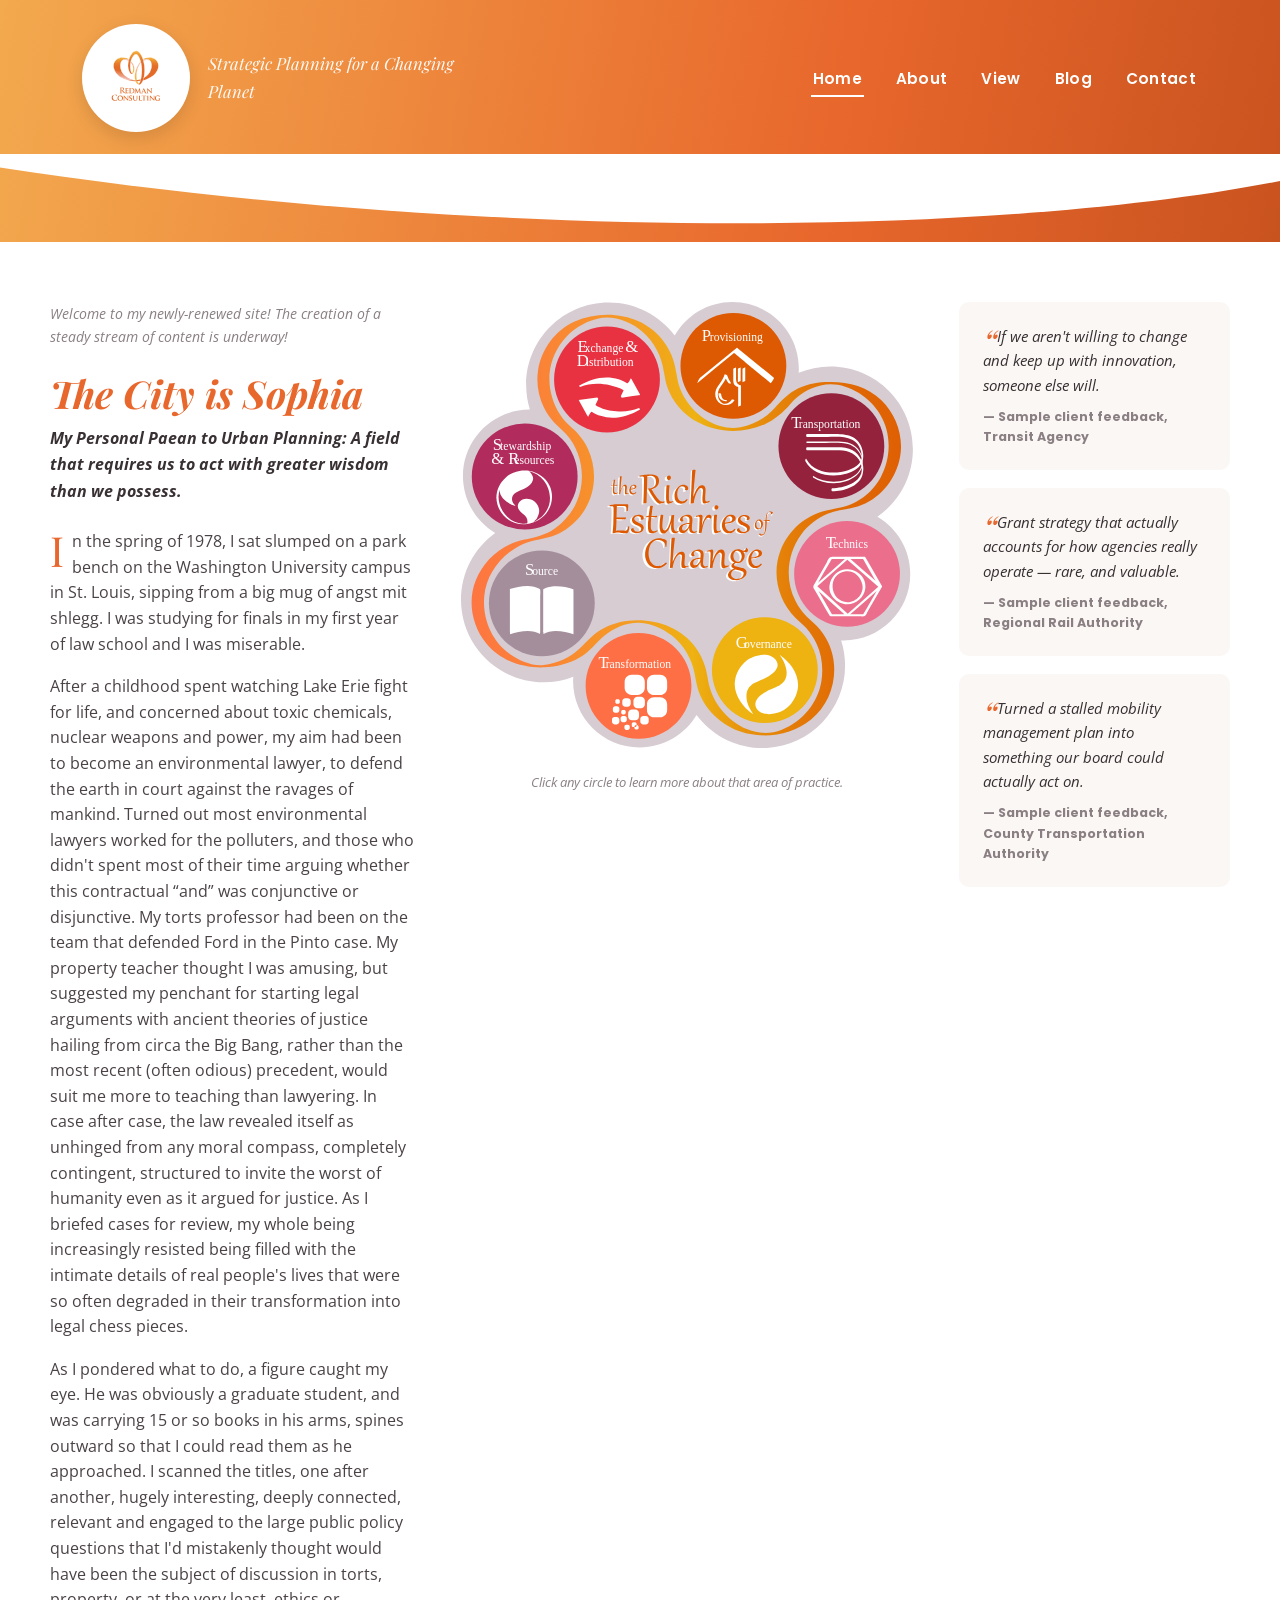
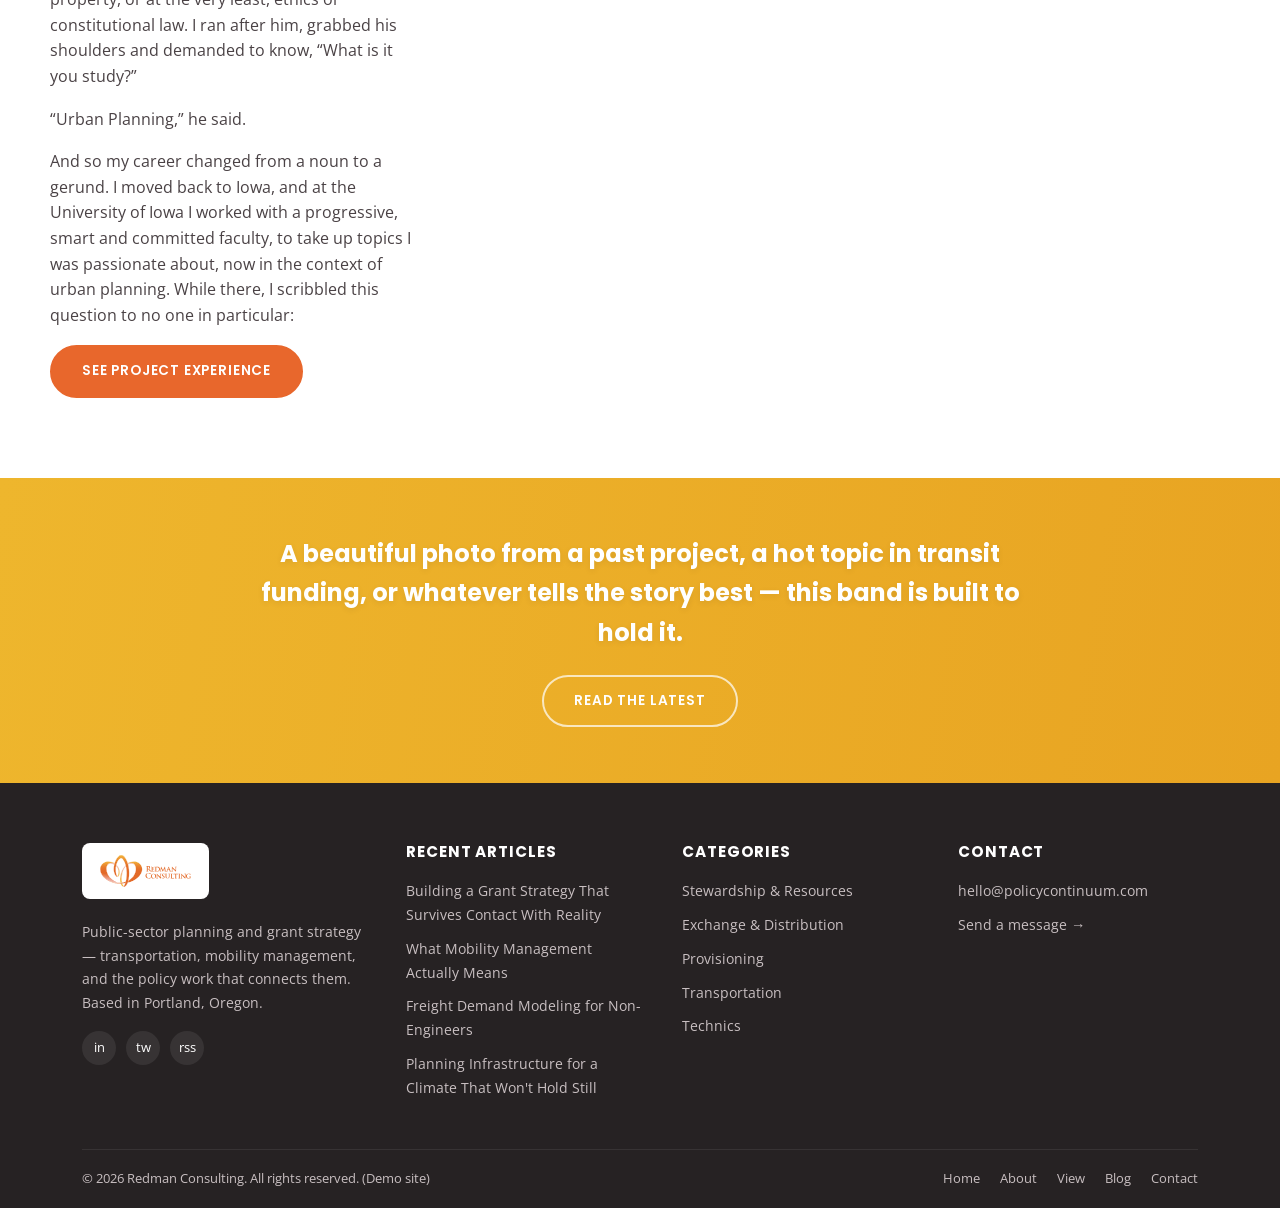
==== commit 94abbb63: "Welcome to my newly-renewed site! The creation of a steady stream of content is underway!  The City " ====
--- a/index.html
+++ b/index.html
@@ -17,9 +17,21 @@
   <section class="intro-section wrap">
     <div class="intro-grid">
       <div class="intro-copy">
-        <p>Redman Consulting helps public agencies, transit authorities, and nonprofits turn complex planning problems into fundable, workable strategy. Thirty years of practice sit behind every project — transportation, mobility management, land use, and the funding structures that make any of it possible.</p>
-        <p>The work moves across eight overlapping areas of practice, shown at right. Every planning question eventually touches more than one of them — that's the idea behind the wheel: <em>everything is linked.</em></p>
-        <p><strong>Explore a category</strong> to see how it connects to real project work, or head to the <a href="blog.html" style="color:var(--rc-orange);text-decoration:underline">Blog</a> for write-ups organized the same way.</p>
+        <p class="welcome-note">Welcome to my newly-renewed site! The creation of a steady stream of content is underway!</p>
+
+        <h1>The City is Sophia</h1>
+        <p class="lead-tagline"><em>My Personal Paean to Urban Planning: A field that requires us to act with greater wisdom than we possess.</em></p>
+
+        <p class="dropcap">In the spring of 1978, I sat slumped on a park bench on the Washington University campus in St. Louis, sipping from a big mug of angst mit shlegg. I was studying for finals in my first year of law school and I was miserable.</p>
+
+        <p>After a childhood spent watching Lake Erie fight for life, and concerned about toxic chemicals, nuclear weapons and power, my aim had been to become an environmental lawyer, to defend the earth in court against the ravages of mankind. Turned out most environmental lawyers worked for the polluters, and those who didn't spent most of their time arguing whether this contractual &ldquo;and&rdquo; was conjunctive or disjunctive. My torts professor had been on the team that defended Ford in the Pinto case. My property teacher thought I was amusing, but suggested my penchant for starting legal arguments with ancient theories of justice hailing from circa the Big Bang, rather than the most recent (often odious) precedent, would suit me more to teaching than lawyering. In case after case, the law revealed itself as unhinged from any moral compass, completely contingent, structured to invite the worst of humanity even as it argued for justice. As I briefed cases for review, my whole being increasingly resisted being filled with the intimate details of real people's lives that were so often degraded in their transformation into legal chess pieces.</p>
+
+        <p>As I pondered what to do, a figure caught my eye. He was obviously a graduate student, and was carrying 15 or so books in his arms, spines outward so that I could read them as he approached. I scanned the titles, one after another, hugely interesting, deeply connected, relevant and engaged to the large public policy questions that I'd mistakenly thought would have been the subject of discussion in torts, property, or at the very least, ethics or constitutional law. I ran after him, grabbed his shoulders and demanded to know, &ldquo;What is it you study?&rdquo;</p>
+
+        <p>&ldquo;Urban Planning,&rdquo; he said.</p>
+
+        <p>And so my career changed from a noun to a gerund. I moved back to Iowa, and at the University of Iowa I worked with a progressive, smart and committed faculty, to take up topics I was passionate about, now in the context of urban planning. While there, I scribbled this question to no one in particular:</p>
+
         <a class="btn btn-solid" href="about.html">See Project Experience</a>
       </div>
 
--- a/css/style.css
+++ b/css/style.css
@@ -201,13 +201,32 @@
   align-items: start;
 }
 .intro-copy p { font-size: .97rem; }
-.intro-copy p:first-of-type::first-letter {
+.intro-copy .dropcap::first-letter {
   font-family: var(--font-serif);
   font-size: 2.6rem;
   float: left;
   line-height: .8;
   padding: 4px 8px 0 0;
   color: var(--rc-orange);
+}
+.intro-copy h1 {
+  font-family: var(--font-serif);
+  font-style: italic;
+  color: var(--rc-orange);
+  font-size: 2.4rem;
+  margin-bottom: 8px;
+}
+.intro-copy .welcome-note {
+  font-style: italic;
+  color: var(--rc-muted);
+  font-size: .88rem;
+  margin-bottom: 22px;
+}
+.intro-copy .lead-tagline {
+  font-weight: 700;
+  color: var(--rc-ink);
+  font-size: 1.02rem;
+  margin-bottom: 24px;
 }
 
 /* ---------- Category wheel ---------- */
@@ -620,6 +639,42 @@
 .cred-item .school { font-weight: 700; }
 .cred-item .degree { font-style: italic; opacity: .92; }
 .cred-item .field { opacity: .92; font-size: .92rem; }
+
+/* ---------- View page ---------- */
+.view-page {
+  max-width: 720px;
+  margin: 0 auto;
+  padding: 55px 0 80px;
+}
+.view-page h1 {
+  color: var(--rc-orange);
+  font-family: var(--font-serif);
+  font-style: italic;
+  font-size: 2.6rem;
+  margin-bottom: 30px;
+}
+.view-page p {
+  font-size: 1rem;
+  line-height: 1.8;
+  color: var(--rc-body);
+}
+.view-page .view-aside {
+  font-style: italic;
+  color: var(--rc-muted);
+  margin: -8px 0 26px;
+}
+.view-page .view-emphasis em {
+  font-family: var(--font-serif);
+  font-style: italic;
+  color: var(--rc-ink);
+}
+.view-page .view-signoff {
+  font-family: var(--font-serif);
+  font-style: italic;
+  font-size: 1.15rem;
+  color: var(--rc-orange);
+  margin-top: 30px;
+}
 
 /* ---------- Contact page ---------- */
 .contact-page { padding: 55px 0 70px; max-width: 640px; }
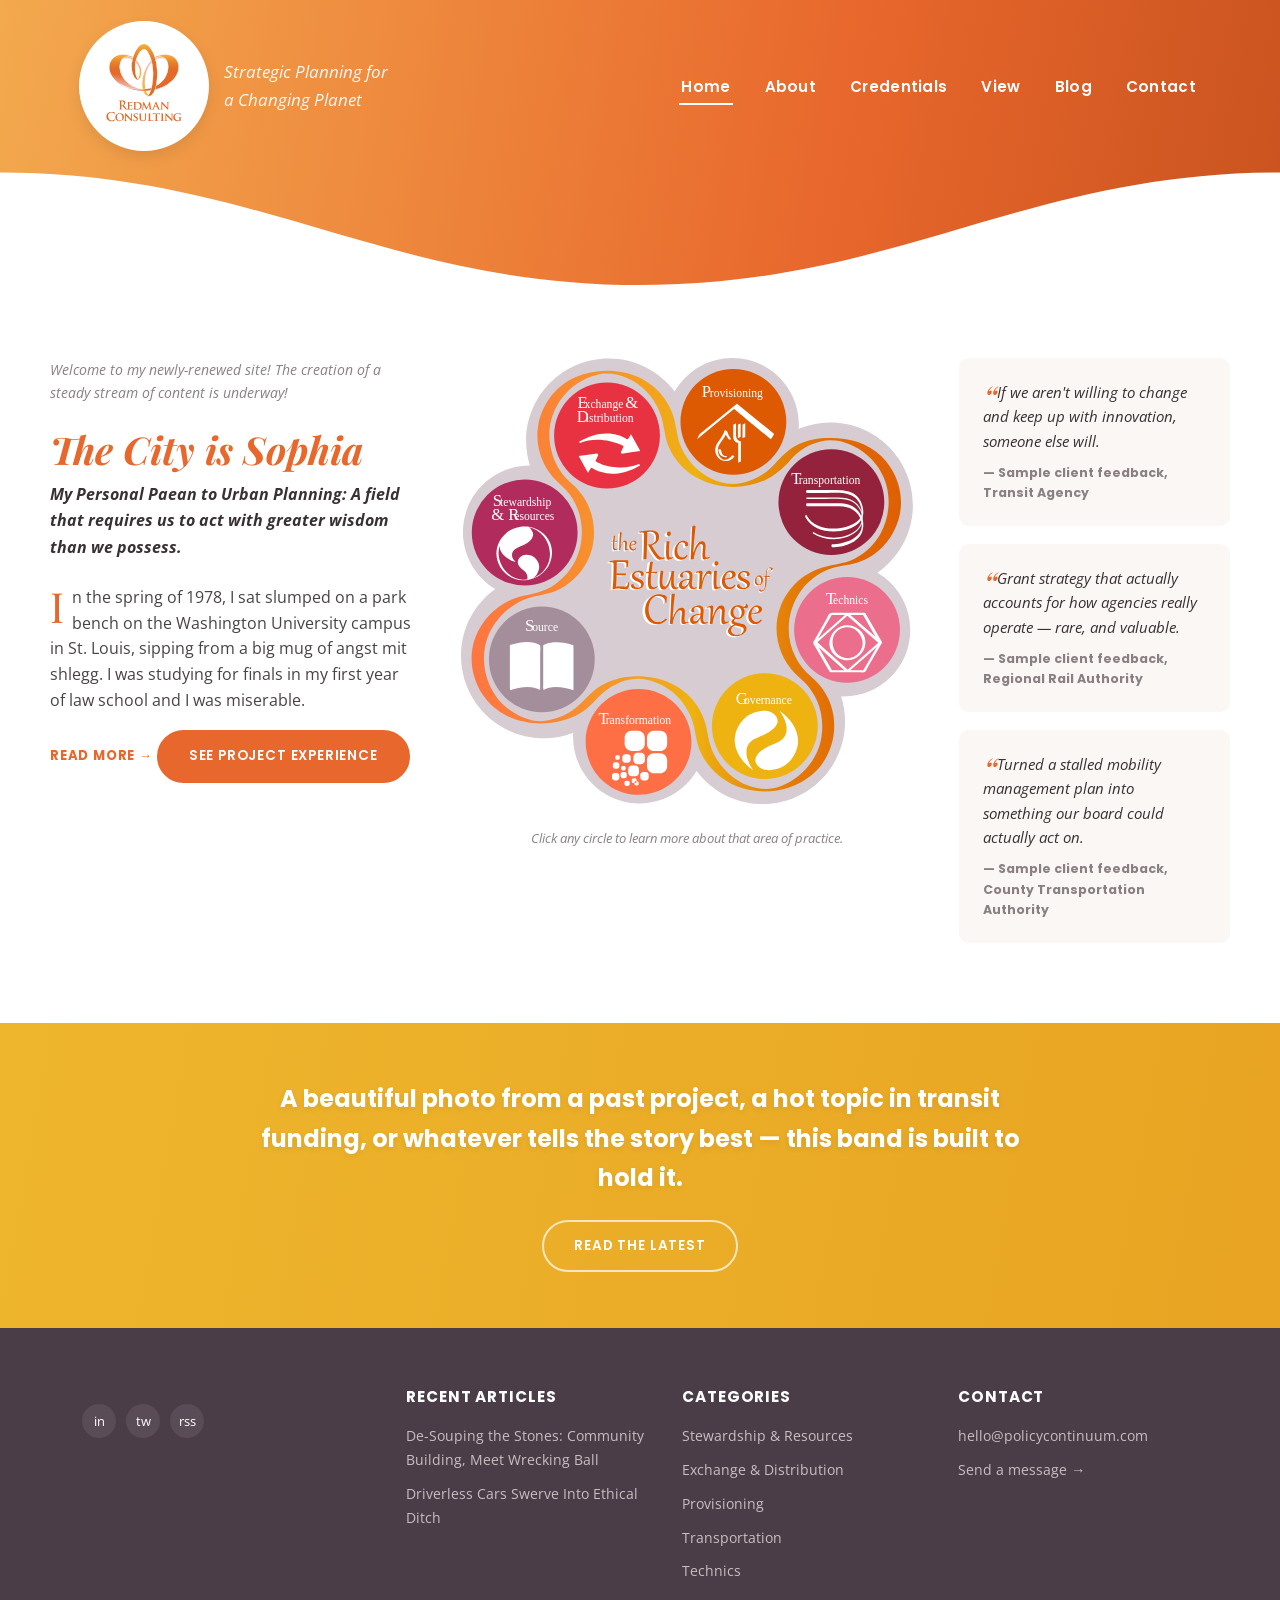
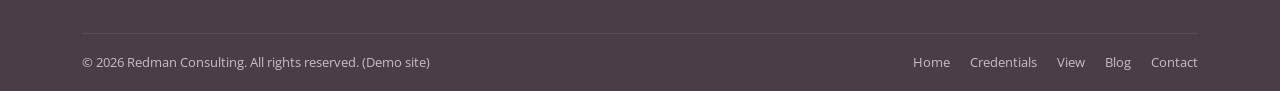
==== commit 9c1c7e68: "Add Read More toggle to shorten homepage intro essay Collapsed the last four paragraphs of "The City" ====
--- a/index.html
+++ b/index.html
@@ -24,13 +24,16 @@
 
         <p class="dropcap">In the spring of 1978, I sat slumped on a park bench on the Washington University campus in St. Louis, sipping from a big mug of angst mit shlegg. I was studying for finals in my first year of law school and I was miserable.</p>
 
-        <p>After a childhood spent watching Lake Erie fight for life, and concerned about toxic chemicals, nuclear weapons and power, my aim had been to become an environmental lawyer, to defend the earth in court against the ravages of mankind. Turned out most environmental lawyers worked for the polluters, and those who didn't spent most of their time arguing whether this contractual &ldquo;and&rdquo; was conjunctive or disjunctive. My torts professor had been on the team that defended Ford in the Pinto case. My property teacher thought I was amusing, but suggested my penchant for starting legal arguments with ancient theories of justice hailing from circa the Big Bang, rather than the most recent (often odious) precedent, would suit me more to teaching than lawyering. In case after case, the law revealed itself as unhinged from any moral compass, completely contingent, structured to invite the worst of humanity even as it argued for justice. As I briefed cases for review, my whole being increasingly resisted being filled with the intimate details of real people's lives that were so often degraded in their transformation into legal chess pieces.</p>
+        <div class="intro-more" id="introMore">
+          <p>After a childhood spent watching Lake Erie fight for life, and concerned about toxic chemicals, nuclear weapons and power, my aim had been to become an environmental lawyer, to defend the earth in court against the ravages of mankind. Turned out most environmental lawyers worked for the polluters, and those who didn't spent most of their time arguing whether this contractual &ldquo;and&rdquo; was conjunctive or disjunctive. My torts professor had been on the team that defended Ford in the Pinto case. My property teacher thought I was amusing, but suggested my penchant for starting legal arguments with ancient theories of justice hailing from circa the Big Bang, rather than the most recent (often odious) precedent, would suit me more to teaching than lawyering. In case after case, the law revealed itself as unhinged from any moral compass, completely contingent, structured to invite the worst of humanity even as it argued for justice. As I briefed cases for review, my whole being increasingly resisted being filled with the intimate details of real people's lives that were so often degraded in their transformation into legal chess pieces.</p>
 
-        <p>As I pondered what to do, a figure caught my eye. He was obviously a graduate student, and was carrying 15 or so books in his arms, spines outward so that I could read them as he approached. I scanned the titles, one after another, hugely interesting, deeply connected, relevant and engaged to the large public policy questions that I'd mistakenly thought would have been the subject of discussion in torts, property, or at the very least, ethics or constitutional law. I ran after him, grabbed his shoulders and demanded to know, &ldquo;What is it you study?&rdquo;</p>
+          <p>As I pondered what to do, a figure caught my eye. He was obviously a graduate student, and was carrying 15 or so books in his arms, spines outward so that I could read them as he approached. I scanned the titles, one after another, hugely interesting, deeply connected, relevant and engaged to the large public policy questions that I'd mistakenly thought would have been the subject of discussion in torts, property, or at the very least, ethics or constitutional law. I ran after him, grabbed his shoulders and demanded to know, &ldquo;What is it you study?&rdquo;</p>
 
-        <p>&ldquo;Urban Planning,&rdquo; he said.</p>
+          <p>&ldquo;Urban Planning,&rdquo; he said.</p>
 
-        <p>And so my career changed from a noun to a gerund. I moved back to Iowa, and at the University of Iowa I worked with a progressive, smart and committed faculty, to take up topics I was passionate about, now in the context of urban planning. While there, I scribbled this question to no one in particular:</p>
+          <p>And so my career changed from a noun to a gerund. I moved back to Iowa, and at the University of Iowa I worked with a progressive, smart and committed faculty, to take up topics I was passionate about, now in the context of urban planning. While there, I scribbled this question to no one in particular:</p>
+        </div>
+        <button type="button" class="read-more-toggle" id="introMoreToggle">Read More &rarr;</button>
 
         <a class="btn btn-solid" href="about.html">See Project Experience</a>
       </div>
@@ -68,6 +71,7 @@
   renderHeader({ page: "index" });
   renderFooter();
   initWheel();
+  initIntroReadMore();
 </script>
 </body>
 </html>
--- a/css/style.css
+++ b/css/style.css
@@ -14,7 +14,7 @@
   --rc-muted: #8a7f82;
   --rc-paper: #ffffff;
   --rc-paper-alt: #faf7f5;
-  --rc-footer: #262223;
+  --rc-footer: #4b3d48;
   --rc-footer-text: #c8bfc1;
   --rc-card-mauve: #a99098;
 
@@ -98,10 +98,11 @@
 .site-header {
   position: relative;
   background: linear-gradient(100deg, var(--rc-orange-light) 0%, var(--rc-orange) 65%, var(--rc-orange-dark) 100%);
-  padding-bottom: 70px;
+  padding-bottom: 110px;
   overflow: hidden;
 }
 .header-bar {
+  position: relative;
   max-width: var(--wrap);
   margin: 0 auto;
   padding: 24px 32px 10px;
@@ -118,8 +119,8 @@
 .brand-mark {
   background: #fff;
   border-radius: 50%;
-  width: 108px;
-  height: 108px;
+  width: 124px;
+  height: 124px;
   display: flex;
   align-items: center;
   justify-content: center;
@@ -127,15 +128,16 @@
   box-shadow: 0 6px 18px rgba(0,0,0,.12);
   flex: none;
 }
-.brand-mark img { width: 100%; height: auto; }
+.brand-mark img { width: 130%; max-width: none; height: auto; }
 .brand-tagline {
-  font-family: var(--font-serif);
+  font-family: var(--font-body);
   font-style: italic;
   color: #fff;
   font-size: 1.05rem;
   opacity: .95;
   max-width: 260px;
 }
+.brand-tagline .tagline-line { white-space: nowrap; }
 .main-nav ul {
   list-style: none;
   display: flex;
@@ -171,7 +173,7 @@
   position: absolute;
   left: 0; right: 0; bottom: -2px;
   width: 100%;
-  height: 90px;
+  height: 150px;
   display: block;
 }
 .header-wave path { fill: var(--rc-paper); }
@@ -181,8 +183,9 @@
 .page-head .header-bar { padding-bottom: 30px; }
 .page-title-band {
   max-width: var(--wrap);
-  margin: 0 auto;
+  margin: 0 auto -50px;
   padding: 4px 32px 30px;
+  text-align: center;
 }
 .page-title-band h1 {
   color: #fff;
@@ -228,6 +231,23 @@
   font-size: 1.02rem;
   margin-bottom: 24px;
 }
+.intro-more { display: none; }
+.intro-more.open { display: block; }
+.read-more-toggle {
+  display: inline-block;
+  background: none;
+  border: none;
+  padding: 0;
+  margin: 0 0 22px;
+  font-family: var(--font-head);
+  font-weight: 700;
+  font-size: .82rem;
+  letter-spacing: .06em;
+  text-transform: uppercase;
+  color: var(--rc-orange);
+  cursor: pointer;
+}
+.read-more-toggle:hover { color: var(--rc-orange-dark); text-decoration: underline; }
 
 /* ---------- Category wheel ---------- */
 .wheel-wrap {
@@ -584,6 +604,10 @@
   margin-bottom: 6px;
 }
 .article-body h1 { font-size: 1.8rem; margin-bottom: 22px; }
+.article-body .article-byline { color: var(--rc-muted); font-size: .85rem; margin-bottom: 22px; }
+.article-body .article-note { color: var(--rc-muted); font-size: .92rem; }
+.article-body .article-signoff { color: var(--rc-muted); font-style: italic; margin-top: 30px; }
+.article-body h2 { font-size: 1.25rem; margin-top: 30px; color: var(--rc-ink); }
 .tabs { display: flex; gap: 4px; margin-bottom: 26px; }
 .tab-btn {
   font-family: var(--font-head);
@@ -723,11 +747,13 @@
     top: 100%; left: 0; right: 0;
     background: var(--rc-orange-dark);
     padding: 10px 32px 24px;
+    z-index: 20;
+    box-shadow: 0 12px 20px rgba(0,0,0,.15);
   }
   .main-nav.open ul { flex-direction: column; align-items: flex-start; gap: 14px; }
   .nav-toggle { display: block; }
   .header-bar { flex-wrap: wrap; }
-  .brand-tagline { display: none; }
+  .site-header { overflow: visible; }
   .category-grid { grid-template-columns: 1fr; }
   .article-cards { grid-template-columns: 1fr; }
   .footer-grid { grid-template-columns: 1fr 1fr; }
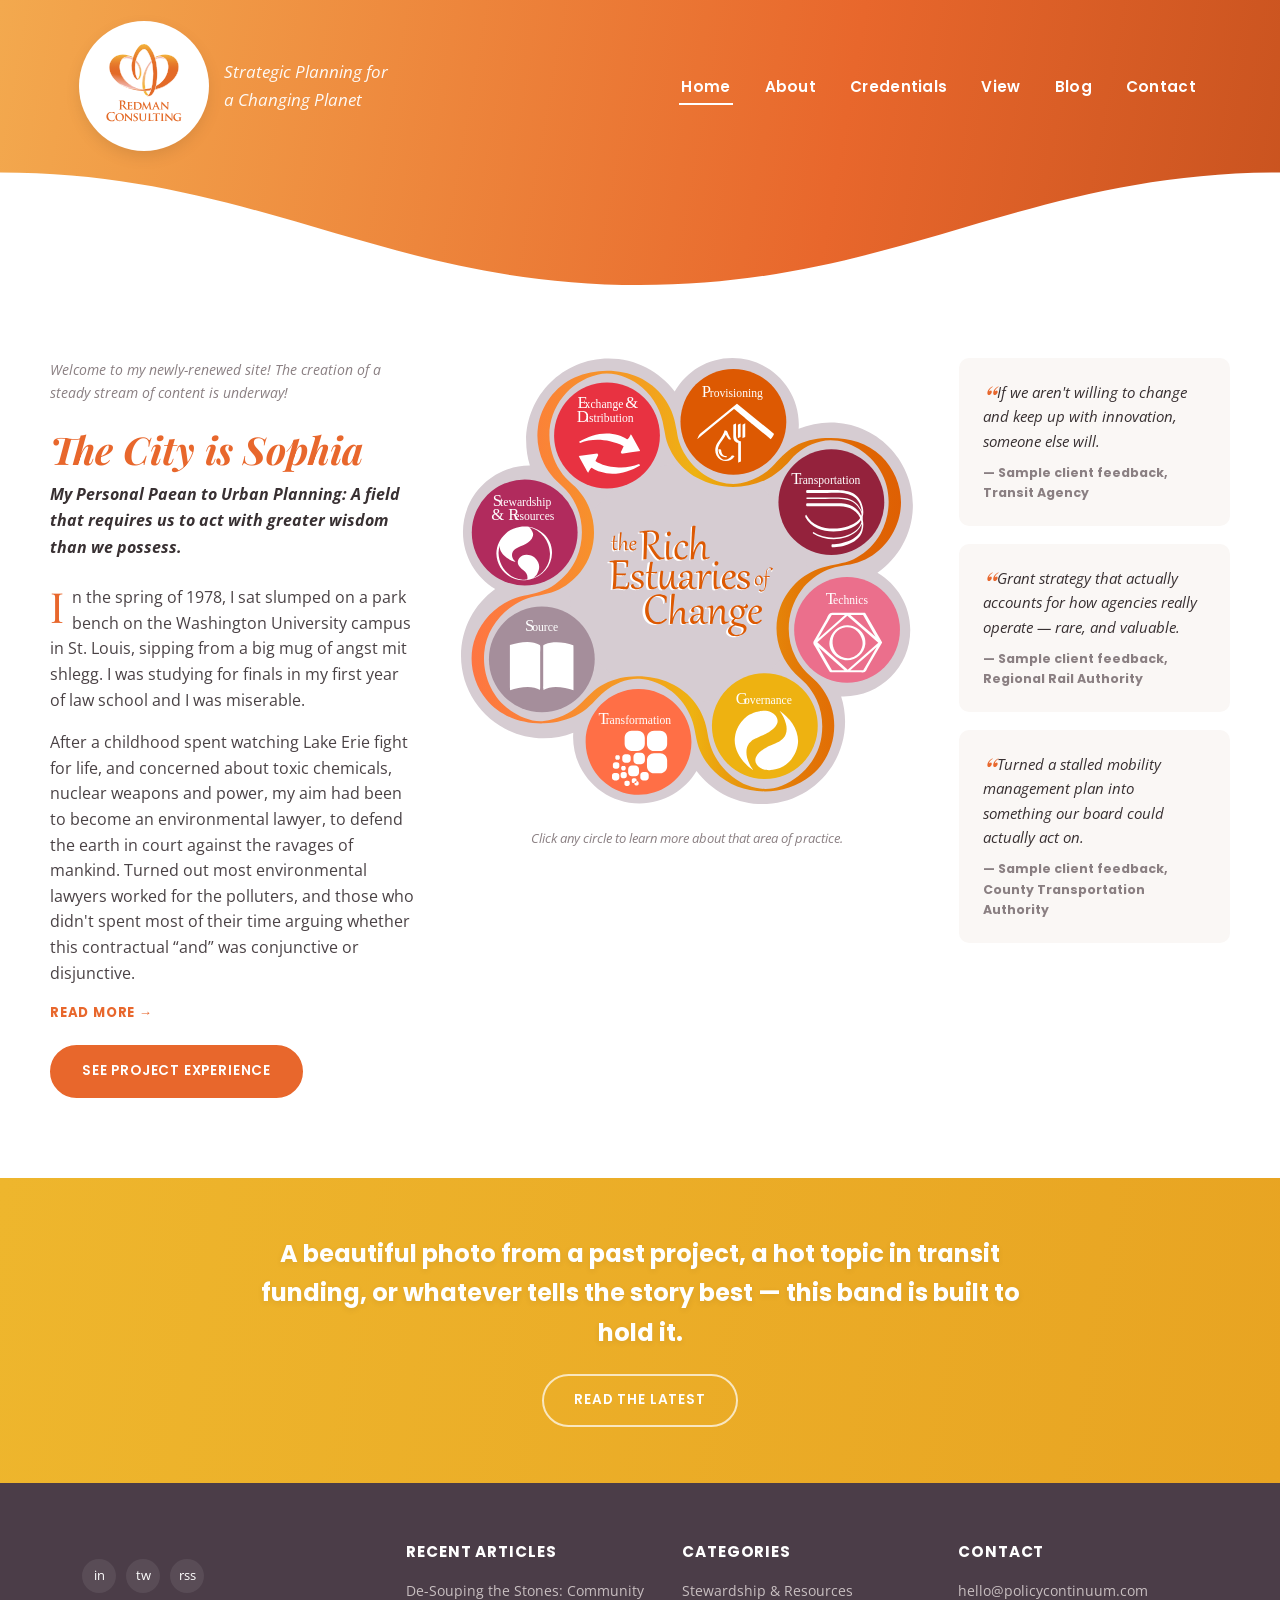
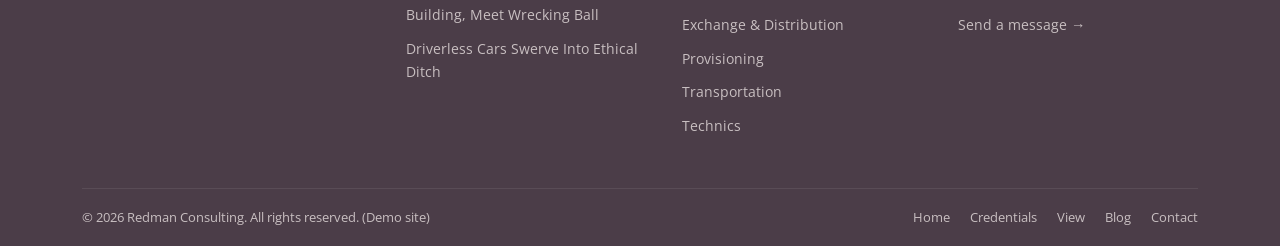
==== commit 60f9e048: "Show more of intro essay before the fold; drop CTA button below Read More Moved the first two senten" ====
--- a/index.html
+++ b/index.html
@@ -24,8 +24,10 @@
 
         <p class="dropcap">In the spring of 1978, I sat slumped on a park bench on the Washington University campus in St. Louis, sipping from a big mug of angst mit shlegg. I was studying for finals in my first year of law school and I was miserable.</p>
 
+        <p>After a childhood spent watching Lake Erie fight for life, and concerned about toxic chemicals, nuclear weapons and power, my aim had been to become an environmental lawyer, to defend the earth in court against the ravages of mankind. Turned out most environmental lawyers worked for the polluters, and those who didn't spent most of their time arguing whether this contractual &ldquo;and&rdquo; was conjunctive or disjunctive.</p>
+
         <div class="intro-more" id="introMore">
-          <p>After a childhood spent watching Lake Erie fight for life, and concerned about toxic chemicals, nuclear weapons and power, my aim had been to become an environmental lawyer, to defend the earth in court against the ravages of mankind. Turned out most environmental lawyers worked for the polluters, and those who didn't spent most of their time arguing whether this contractual &ldquo;and&rdquo; was conjunctive or disjunctive. My torts professor had been on the team that defended Ford in the Pinto case. My property teacher thought I was amusing, but suggested my penchant for starting legal arguments with ancient theories of justice hailing from circa the Big Bang, rather than the most recent (often odious) precedent, would suit me more to teaching than lawyering. In case after case, the law revealed itself as unhinged from any moral compass, completely contingent, structured to invite the worst of humanity even as it argued for justice. As I briefed cases for review, my whole being increasingly resisted being filled with the intimate details of real people's lives that were so often degraded in their transformation into legal chess pieces.</p>
+          <p>My torts professor had been on the team that defended Ford in the Pinto case. My property teacher thought I was amusing, but suggested my penchant for starting legal arguments with ancient theories of justice hailing from circa the Big Bang, rather than the most recent (often odious) precedent, would suit me more to teaching than lawyering. In case after case, the law revealed itself as unhinged from any moral compass, completely contingent, structured to invite the worst of humanity even as it argued for justice. As I briefed cases for review, my whole being increasingly resisted being filled with the intimate details of real people's lives that were so often degraded in their transformation into legal chess pieces.</p>
 
           <p>As I pondered what to do, a figure caught my eye. He was obviously a graduate student, and was carrying 15 or so books in his arms, spines outward so that I could read them as he approached. I scanned the titles, one after another, hugely interesting, deeply connected, relevant and engaged to the large public policy questions that I'd mistakenly thought would have been the subject of discussion in torts, property, or at the very least, ethics or constitutional law. I ran after him, grabbed his shoulders and demanded to know, &ldquo;What is it you study?&rdquo;</p>
 
--- a/css/style.css
+++ b/css/style.css
@@ -234,7 +234,7 @@
 .intro-more { display: none; }
 .intro-more.open { display: block; }
 .read-more-toggle {
-  display: inline-block;
+  display: block;
   background: none;
   border: none;
   padding: 0;
@@ -754,8 +754,11 @@
   .nav-toggle { display: block; }
   .header-bar { flex-wrap: wrap; }
   .site-header { overflow: visible; }
+  .intro-grid { grid-template-columns: 1fr; }
   .category-grid { grid-template-columns: 1fr; }
+  .category-page, .article-page { grid-template-columns: 1fr; }
   .article-cards { grid-template-columns: 1fr; }
-  .footer-grid { grid-template-columns: 1fr 1fr; }
+  .about-page { grid-template-columns: 1fr; }
+  .footer-grid { grid-template-columns: 1fr; }
   .page-title-band h1 { font-size: 1.8rem; }
 }
